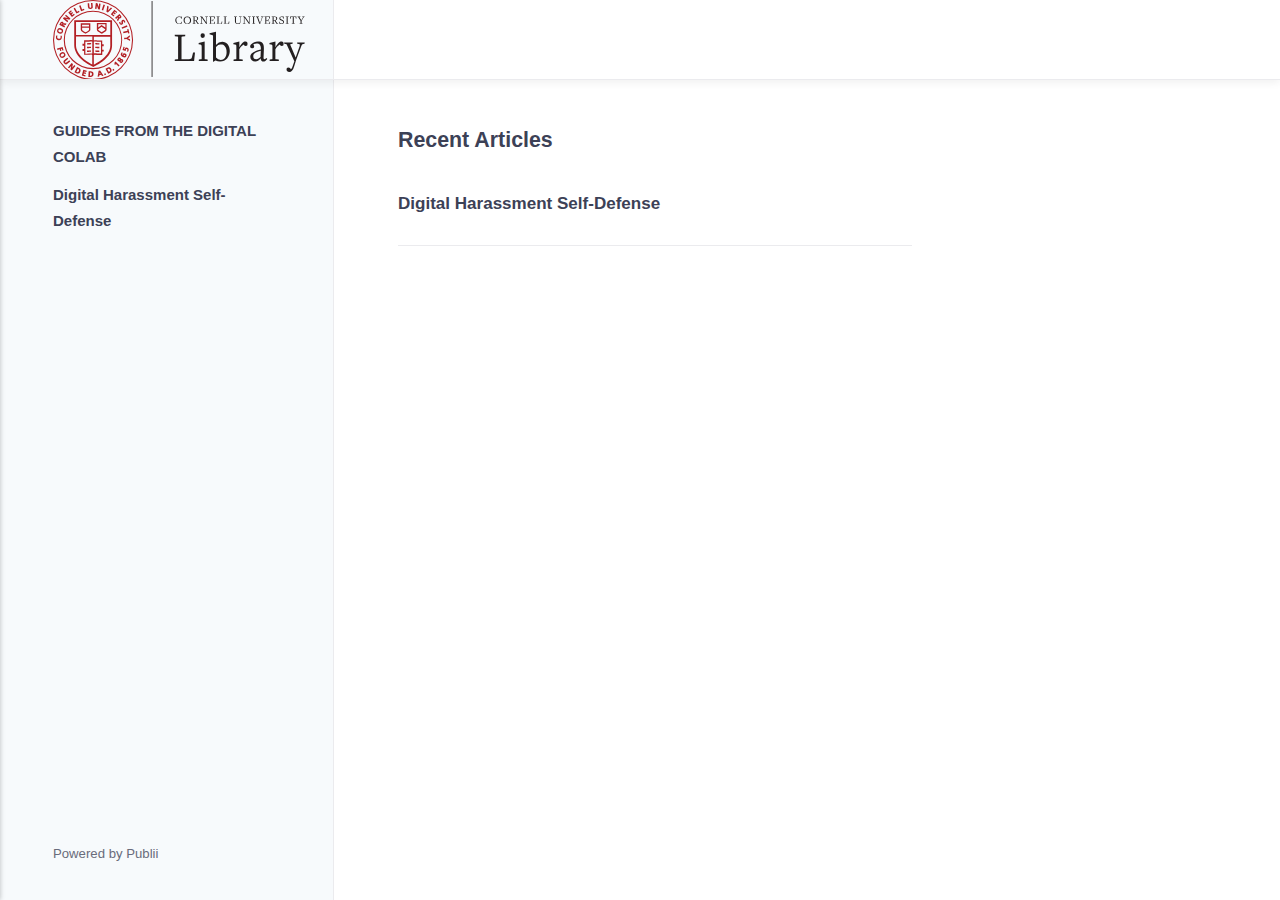
==== index.html @ 5f234466 "Updated from Publii" ====
<!DOCTYPE html><html lang="en-us"><head><meta charset="utf-8"><meta http-equiv="X-UA-Compatible" content="IE=edge"><meta name="viewport" content="width=device-width,initial-scale=1"><title>Cornell CoLab&#x27;s Guides</title><meta name="generator" content="Publii Open-Source CMS for Static Site"><link rel="canonical" href="https://cornellcolab.github.io/guides/"><link rel="alternate" type="application/atom+xml" href="https://cornellcolab.github.io/guides/feed.xml"><link rel="alternate" type="application/json" href="https://cornellcolab.github.io/guides/feed.json"><meta property="og:title" content="Cornell CoLab's Guides"><meta property="og:image" content="https://cornellcolab.github.io/guides/media/website/Library_Web_Red-2.svg"><meta property="og:site_name" content="Cornell CoLab's Guides"><meta property="og:description" content=""><meta property="og:url" content="https://cornellcolab.github.io/guides/"><meta property="og:type" content="website"><link rel="stylesheet" href="https://cornellcolab.github.io/guides/assets/css/style.css?v=acdc26c7298e7fc8504dfd0a45b9f94b"><link rel="stylesheet" href="https://cornellcolab.github.io/guides/assets/css/prism-dark.css?v=4cc85e12ca94c0614c9359a37eb69a0c"><script type="application/ld+json">{"@context":"http://schema.org","@type":"Organization","name":"Cornell CoLab's Guides","logo":"https://cornellcolab.github.io/guides/media/website/Library_Web_Red-2.svg","url":"https://cornellcolab.github.io/guides/"}</script></head><body><header class="top"><div class="top__logo"><a class="logo" href="https://cornellcolab.github.io/guides/"><img src="https://cornellcolab.github.io/guides/media/website/Library_Web_Red-2.svg" alt="Cornell CoLab&#x27;s Guides" width="220" height="69"></a></div><button class="navbar__toggle" aria-label="Menu" aria-haspopup="true" aria-expanded="false"><span class="navbar__toggle-box"><span class="navbar__toggle-inner">Menu</span></span></button></header><main class="main"><div class="main__left"><div class="main__left-inner"><div class="main__left-content"><section class="listing"><h2 class="h3">Recent Articles</h2><ul class="list"><li class="list__item list__item--thin"><h3 class="list__item-title"><a href="https://cornellcolab.github.io/guides/first-test-post/" class="invert">Digital Harassment Self-Defense</a></h3><div class="list__item-meta"></div></li></ul></section></div></div></div><div class="main__right"><div class="main__right-inner"><nav class="navbar"><ul class="navbar__menu"><li><span class="is-separator">GUIDES FROM THE DIGITAL COLAB</span></li><li><a href="https://cornellcolab.github.io/guides/first-test-post/" target="_self">Digital Harassment Self-Defense</a></li></ul></nav><div class="footer main__right-footer"><div class="footer__copy">Powered by Publii</div></div></div></div></main><footer class="footer"><div class="footer__wrap"><div class="footer__inner"><div class="footer__copy">Powered by Publii</div></div></div></footer><div class="newsletter-popup" data-show-on-scroll="800px" data-show-after-time="5000ms"><button class="btn white newsletter-popup__close">&times;</button><h3>Subscribe</h3><p>Get the latest news, updates and more delivered directly to your email inbox</p><form>...</form></div><script>window.publiiThemeMenuConfig = {    
        mobileMenuMode: 'sidebar',        
        submenuWidth: 300,        
        mobileMenuExpandableSubmenus: true,
        isHoverMenu: false,
        ariaButtonAttribute: 'aria-expanded',
   };</script><script defer="defer" src="https://cornellcolab.github.io/guides/assets/js/scripts.min.js?v=2633843d0ec7bc1192485f15a75eb96d"></script><script>var images = document.querySelectorAll('img[loading]');

        for (var i = 0; i < images.length; i++) {
            if (images[i].complete) {
                images[i].classList.add('is-loaded');
            } else {
                images[i].addEventListener('load', function () {
                    this.classList.add('is-loaded');
                }, false);
            }
        }</script><script defer="defer" src="https://cornellcolab.github.io/guides/assets/js/prism.js?v=3f40a85448916137440d70109f6ef21e"></script><script defer="defer" src="https://cornellcolab.github.io/guides/assets/js/prism-line-numbers.min.js?v=13275d3ac10d7028cf6a6f5da276f68c"></script><script defer="defer" src="https://cornellcolab.github.io/guides/assets/js/clipboard.min.js?v=ad98572d415d2f2452845a6068a913c0"></script><script defer="defer" src="https://cornellcolab.github.io/guides/assets/js/prism-copy-to-clipboard.min.js?v=57b50bd6f44169b9bab177133c984653"></script></body></html>
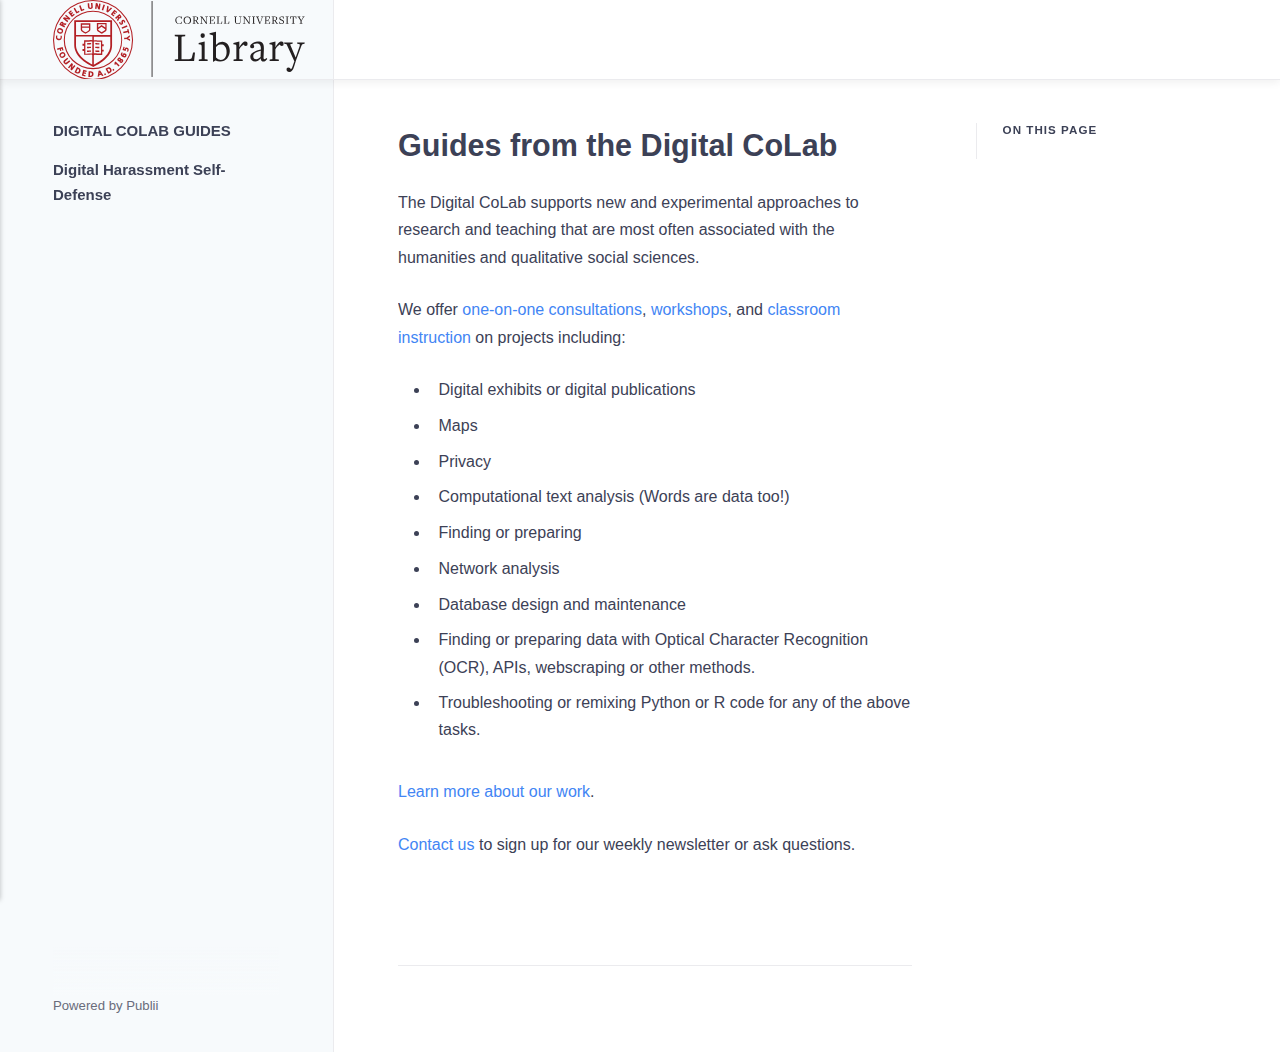
==== commit 0d602495: "Updated from Publii" ====
--- a/index.html
+++ b/index.html
@@ -1,10 +1,26 @@
-<!DOCTYPE html><html lang="en-us"><head><meta charset="utf-8"><meta http-equiv="X-UA-Compatible" content="IE=edge"><meta name="viewport" content="width=device-width,initial-scale=1"><title>Cornell CoLab&#x27;s Guides</title><meta name="generator" content="Publii Open-Source CMS for Static Site"><link rel="canonical" href="https://cornellcolab.github.io/guides/"><link rel="alternate" type="application/atom+xml" href="https://cornellcolab.github.io/guides/feed.xml"><link rel="alternate" type="application/json" href="https://cornellcolab.github.io/guides/feed.json"><meta property="og:title" content="Cornell CoLab's Guides"><meta property="og:image" content="https://cornellcolab.github.io/guides/media/website/Library_Web_Red-2.svg"><meta property="og:site_name" content="Cornell CoLab's Guides"><meta property="og:description" content=""><meta property="og:url" content="https://cornellcolab.github.io/guides/"><meta property="og:type" content="website"><link rel="stylesheet" href="https://cornellcolab.github.io/guides/assets/css/style.css?v=acdc26c7298e7fc8504dfd0a45b9f94b"><link rel="stylesheet" href="https://cornellcolab.github.io/guides/assets/css/prism-dark.css?v=4cc85e12ca94c0614c9359a37eb69a0c"><script type="application/ld+json">{"@context":"http://schema.org","@type":"Organization","name":"Cornell CoLab's Guides","logo":"https://cornellcolab.github.io/guides/media/website/Library_Web_Red-2.svg","url":"https://cornellcolab.github.io/guides/"}</script></head><body><header class="top"><div class="top__logo"><a class="logo" href="https://cornellcolab.github.io/guides/"><img src="https://cornellcolab.github.io/guides/media/website/Library_Web_Red-2.svg" alt="Cornell CoLab&#x27;s Guides" width="220" height="69"></a></div><button class="navbar__toggle" aria-label="Menu" aria-haspopup="true" aria-expanded="false"><span class="navbar__toggle-box"><span class="navbar__toggle-inner">Menu</span></span></button></header><main class="main"><div class="main__left"><div class="main__left-inner"><div class="main__left-content"><section class="listing"><h2 class="h3">Recent Articles</h2><ul class="list"><li class="list__item list__item--thin"><h3 class="list__item-title"><a href="https://cornellcolab.github.io/guides/first-test-post/" class="invert">Digital Harassment Self-Defense</a></h3><div class="list__item-meta"></div></li></ul></section></div></div></div><div class="main__right"><div class="main__right-inner"><nav class="navbar"><ul class="navbar__menu"><li><span class="is-separator">GUIDES FROM THE DIGITAL COLAB</span></li><li><a href="https://cornellcolab.github.io/guides/first-test-post/" target="_self">Digital Harassment Self-Defense</a></li></ul></nav><div class="footer main__right-footer"><div class="footer__copy">Powered by Publii</div></div></div></div></main><footer class="footer"><div class="footer__wrap"><div class="footer__inner"><div class="footer__copy">Powered by Publii</div></div></div></footer><div class="newsletter-popup" data-show-on-scroll="800px" data-show-after-time="5000ms"><button class="btn white newsletter-popup__close">&times;</button><h3>Subscribe</h3><p>Get the latest news, updates and more delivered directly to your email inbox</p><form>...</form></div><script>window.publiiThemeMenuConfig = {    
+<!DOCTYPE html><html lang="en-us"><head><meta charset="utf-8"><meta http-equiv="X-UA-Compatible" content="IE=edge"><meta name="viewport" content="width=device-width,initial-scale=1"><title>Cornell CoLab&#x27;s Guides</title><meta name="generator" content="Publii Open-Source CMS for Static Site"><link rel="canonical" href="https://cornellcolab.github.io/guides/"><link rel="alternate" type="application/atom+xml" href="https://cornellcolab.github.io/guides/feed.xml"><link rel="alternate" type="application/json" href="https://cornellcolab.github.io/guides/feed.json"><meta property="og:title" content="Cornell CoLab's Guides"><meta property="og:image" content="https://cornellcolab.github.io/guides/media/website/Library_Web_Red-2.svg"><meta property="og:site_name" content="Cornell CoLab's Guides"><meta property="og:description" content=""><meta property="og:url" content="https://cornellcolab.github.io/guides/"><meta property="og:type" content="website"><link rel="stylesheet" href="https://cornellcolab.github.io/guides/assets/css/style.css?v=acdc26c7298e7fc8504dfd0a45b9f94b"><link rel="stylesheet" href="https://cornellcolab.github.io/guides/assets/css/prism-dark.css?v=4cc85e12ca94c0614c9359a37eb69a0c"><script type="application/ld+json">{"@context":"http://schema.org","@type":"Organization","name":"Cornell CoLab's Guides","logo":"https://cornellcolab.github.io/guides/media/website/Library_Web_Red-2.svg","url":"https://cornellcolab.github.io/guides/"}</script></head><body><header class="top"><div class="top__logo"><a class="logo" href="https://cornellcolab.github.io/guides/"><img src="https://cornellcolab.github.io/guides/media/website/Library_Web_Red-2.svg" alt="Cornell CoLab&#x27;s Guides" width="220" height="69"></a></div><button class="navbar__toggle" aria-label="Menu" aria-haspopup="true" aria-expanded="false"><span class="navbar__toggle-box"><span class="navbar__toggle-inner">Menu</span></span></button></header><main class="main"><div class="main__left"><div class="main__left-inner"><div class="main__left-content"><article class="post post--on-frontpage"><header><h1 class="post__title">Guides from the Digital CoLab</h1></header><div class="post__entry"><p>The Digital CoLab supports new and experimental approaches to research and teaching that are most often associated with the humanities and qualitative social sciences.</p><p>We offer <a href="https://digitalscholarship.library.cornell.edu/contact">one-on-one consultations</a>, <a href="https://digitalscholarship.library.cornell.edu/education">workshops</a>, and <a href="https://digitalscholarship.library.cornell.edu/contact">classroom instruction</a> on projects including:</p><ul><li>Digital exhibits or digital publications</li><li>Maps</li><li>Privacy</li><li>Computational text analysis (Words are data too!)</li><li>Finding or preparing</li><li>Network analysis</li><li>Database design and maintenance</li><li>Finding or preparing data with Optical Character Recognition (OCR), APIs, webscraping or other methods.</li><li>Troubleshooting or remixing Python or R code for any of the above tasks. </li></ul><p><a href="https://digitalscholarship.library.cornell.edu/about">Learn more about our work</a>.</p><p><a href="http://digitalscholarship.library.cornell.edu/contact">Contact us</a> to sign up for our weekly newsletter or ask questions.</p></div><footer><div class="post__footer-top"><div class="post__share"><button class="post__share-button js-post__share-button" aria-label="Share"><svg><use xlink:href="https://cornellcolab.github.io/guides/assets/svg/svg-map.svg#share"></use></svg></button><div class="post__share-popup js-post__share-popup"></div></div></div><div class="post__footer-bottom"></div></footer></article></div><aside class="main__left-aside"><div class="main__left-aside__inner"><h3>On this page</h3><nav class="aside-toc" id="aside-toc"></nav></div></aside></div></div><div class="main__right"><div class="main__right-inner"><nav class="navbar"><ul class="navbar__menu"><li><span class="is-separator">DIGITAL COLAB GUIDES</span></li><li><a href="https://cornellcolab.github.io/guides/harassment/" target="_self">Digital Harassment Self-Defense</a></li></ul></nav><div class="footer main__right-footer"><div class="footer__copy">Powered by Publii</div></div></div></div></main><footer class="footer"><div class="footer__wrap"><div class="footer__inner"><div class="footer__copy">Powered by Publii</div></div></div></footer><div class="newsletter-popup" data-show-on-scroll="800px" data-show-after-time="5000ms"><button class="btn white newsletter-popup__close">&times;</button><h3>Subscribe</h3><p>Get the latest news, updates and more delivered directly to your email inbox</p><form>...</form></div><script>window.publiiThemeMenuConfig = {    
         mobileMenuMode: 'sidebar',        
         submenuWidth: 300,        
         mobileMenuExpandableSubmenus: true,
         isHoverMenu: false,
         ariaButtonAttribute: 'aria-expanded',
-   };</script><script defer="defer" src="https://cornellcolab.github.io/guides/assets/js/scripts.min.js?v=2633843d0ec7bc1192485f15a75eb96d"></script><script>var images = document.querySelectorAll('img[loading]');
+   };</script><script src="https://cornellcolab.github.io/guides/assets/js/html-contents.min.js?v=169077c370ab8ca62b029845f80f7fd5" defer="defer"></script><script>document.addEventListener("DOMContentLoaded", function(event) {
+                  htmlContents('#aside-toc', {
+                     area: '.post__entry',
+                     top: 2,
+                     bottom: 3,
+                     listType: 'o',
+                     filter: function(arr) {
+                        return !arr.matches('.noOutline')
+                     },
+                     addIds: true,
+                     addLinks: true
+                  });
+
+                  setTimeout(function() {
+                     handleActiveClass('#aside-toc');
+                  }, 0);
+            })</script><script defer="defer" src="https://cornellcolab.github.io/guides/assets/js/scripts.min.js?v=2633843d0ec7bc1192485f15a75eb96d"></script><script>var images = document.querySelectorAll('img[loading]');
 
         for (var i = 0; i < images.length; i++) {
             if (images[i].complete) {
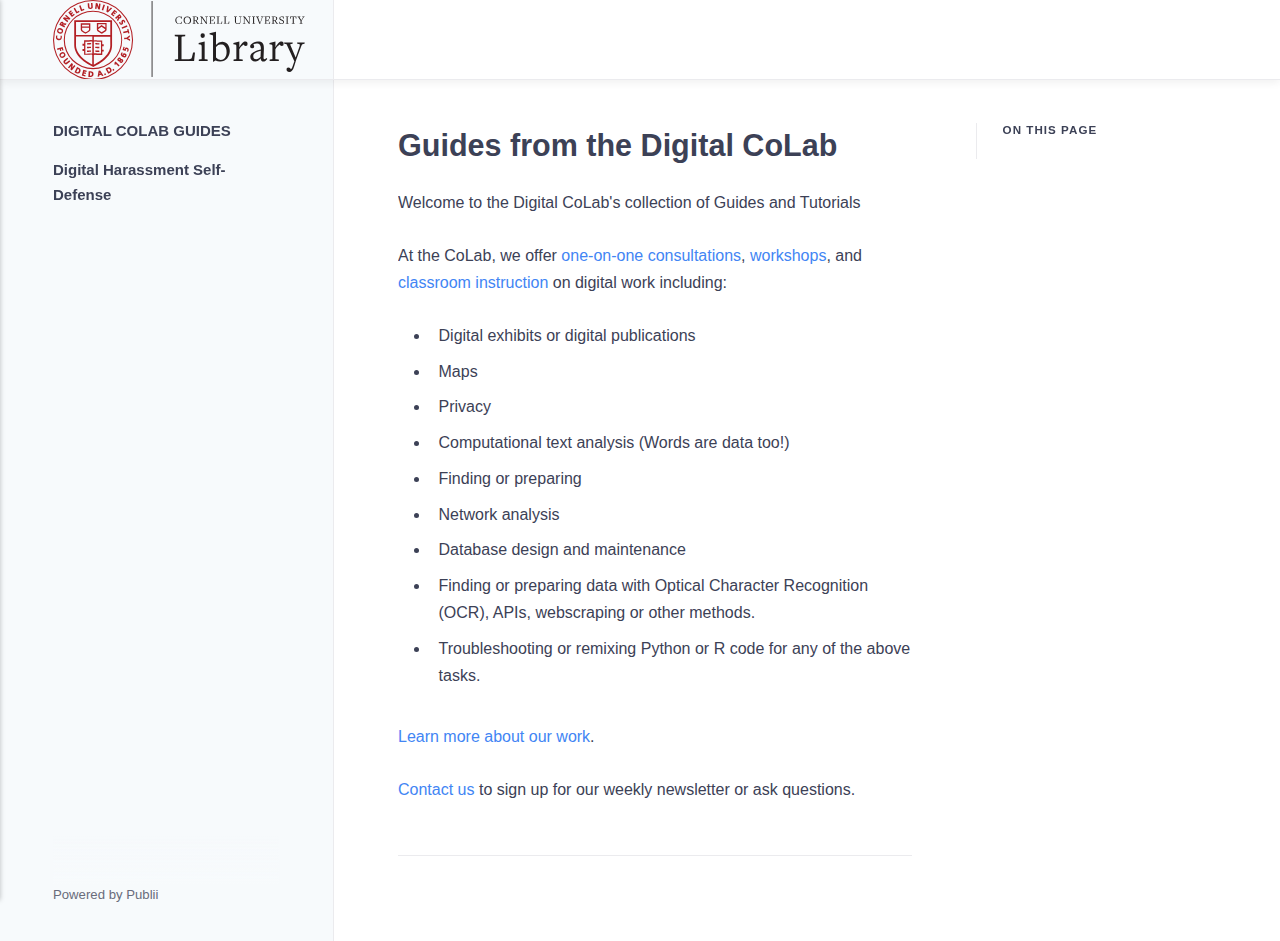
==== commit bd952995: "Updated from Publii" ====
--- a/index.html
+++ b/index.html
@@ -1,4 +1,4 @@
-<!DOCTYPE html><html lang="en-us"><head><meta charset="utf-8"><meta http-equiv="X-UA-Compatible" content="IE=edge"><meta name="viewport" content="width=device-width,initial-scale=1"><title>Cornell CoLab&#x27;s Guides</title><meta name="generator" content="Publii Open-Source CMS for Static Site"><link rel="canonical" href="https://cornellcolab.github.io/guides/"><link rel="alternate" type="application/atom+xml" href="https://cornellcolab.github.io/guides/feed.xml"><link rel="alternate" type="application/json" href="https://cornellcolab.github.io/guides/feed.json"><meta property="og:title" content="Cornell CoLab's Guides"><meta property="og:image" content="https://cornellcolab.github.io/guides/media/website/Library_Web_Red-2.svg"><meta property="og:site_name" content="Cornell CoLab's Guides"><meta property="og:description" content=""><meta property="og:url" content="https://cornellcolab.github.io/guides/"><meta property="og:type" content="website"><link rel="stylesheet" href="https://cornellcolab.github.io/guides/assets/css/style.css?v=acdc26c7298e7fc8504dfd0a45b9f94b"><link rel="stylesheet" href="https://cornellcolab.github.io/guides/assets/css/prism-dark.css?v=4cc85e12ca94c0614c9359a37eb69a0c"><script type="application/ld+json">{"@context":"http://schema.org","@type":"Organization","name":"Cornell CoLab's Guides","logo":"https://cornellcolab.github.io/guides/media/website/Library_Web_Red-2.svg","url":"https://cornellcolab.github.io/guides/"}</script></head><body><header class="top"><div class="top__logo"><a class="logo" href="https://cornellcolab.github.io/guides/"><img src="https://cornellcolab.github.io/guides/media/website/Library_Web_Red-2.svg" alt="Cornell CoLab&#x27;s Guides" width="220" height="69"></a></div><button class="navbar__toggle" aria-label="Menu" aria-haspopup="true" aria-expanded="false"><span class="navbar__toggle-box"><span class="navbar__toggle-inner">Menu</span></span></button></header><main class="main"><div class="main__left"><div class="main__left-inner"><div class="main__left-content"><article class="post post--on-frontpage"><header><h1 class="post__title">Guides from the Digital CoLab</h1></header><div class="post__entry"><p>The Digital CoLab supports new and experimental approaches to research and teaching that are most often associated with the humanities and qualitative social sciences.</p><p>We offer <a href="https://digitalscholarship.library.cornell.edu/contact">one-on-one consultations</a>, <a href="https://digitalscholarship.library.cornell.edu/education">workshops</a>, and <a href="https://digitalscholarship.library.cornell.edu/contact">classroom instruction</a> on projects including:</p><ul><li>Digital exhibits or digital publications</li><li>Maps</li><li>Privacy</li><li>Computational text analysis (Words are data too!)</li><li>Finding or preparing</li><li>Network analysis</li><li>Database design and maintenance</li><li>Finding or preparing data with Optical Character Recognition (OCR), APIs, webscraping or other methods.</li><li>Troubleshooting or remixing Python or R code for any of the above tasks. </li></ul><p><a href="https://digitalscholarship.library.cornell.edu/about">Learn more about our work</a>.</p><p><a href="http://digitalscholarship.library.cornell.edu/contact">Contact us</a> to sign up for our weekly newsletter or ask questions.</p></div><footer><div class="post__footer-top"><div class="post__share"><button class="post__share-button js-post__share-button" aria-label="Share"><svg><use xlink:href="https://cornellcolab.github.io/guides/assets/svg/svg-map.svg#share"></use></svg></button><div class="post__share-popup js-post__share-popup"></div></div></div><div class="post__footer-bottom"></div></footer></article></div><aside class="main__left-aside"><div class="main__left-aside__inner"><h3>On this page</h3><nav class="aside-toc" id="aside-toc"></nav></div></aside></div></div><div class="main__right"><div class="main__right-inner"><nav class="navbar"><ul class="navbar__menu"><li><span class="is-separator">DIGITAL COLAB GUIDES</span></li><li><a href="https://cornellcolab.github.io/guides/harassment/" target="_self">Digital Harassment Self-Defense</a></li></ul></nav><div class="footer main__right-footer"><div class="footer__copy">Powered by Publii</div></div></div></div></main><footer class="footer"><div class="footer__wrap"><div class="footer__inner"><div class="footer__copy">Powered by Publii</div></div></div></footer><div class="newsletter-popup" data-show-on-scroll="800px" data-show-after-time="5000ms"><button class="btn white newsletter-popup__close">&times;</button><h3>Subscribe</h3><p>Get the latest news, updates and more delivered directly to your email inbox</p><form>...</form></div><script>window.publiiThemeMenuConfig = {    
+<!DOCTYPE html><html lang="en-us"><head><meta charset="utf-8"><meta http-equiv="X-UA-Compatible" content="IE=edge"><meta name="viewport" content="width=device-width,initial-scale=1"><title>Cornell CoLab&#x27;s Guides</title><meta name="generator" content="Publii Open-Source CMS for Static Site"><link rel="canonical" href="https://cornellcolab.github.io/guides/"><link rel="alternate" type="application/atom+xml" href="https://cornellcolab.github.io/guides/feed.xml"><link rel="alternate" type="application/json" href="https://cornellcolab.github.io/guides/feed.json"><meta property="og:title" content="Cornell CoLab's Guides"><meta property="og:image" content="https://cornellcolab.github.io/guides/media/website/Library_Web_Red-2.svg"><meta property="og:site_name" content="Cornell CoLab's Guides"><meta property="og:description" content=""><meta property="og:url" content="https://cornellcolab.github.io/guides/"><meta property="og:type" content="website"><link rel="stylesheet" href="https://cornellcolab.github.io/guides/assets/css/style.css?v=acdc26c7298e7fc8504dfd0a45b9f94b"><link rel="stylesheet" href="https://cornellcolab.github.io/guides/assets/css/prism-dark.css?v=4cc85e12ca94c0614c9359a37eb69a0c"><script type="application/ld+json">{"@context":"http://schema.org","@type":"Organization","name":"Cornell CoLab's Guides","logo":"https://cornellcolab.github.io/guides/media/website/Library_Web_Red-2.svg","url":"https://cornellcolab.github.io/guides/"}</script></head><body><header class="top"><div class="top__logo"><a class="logo" href="https://cornellcolab.github.io/guides/"><img src="https://cornellcolab.github.io/guides/media/website/Library_Web_Red-2.svg" alt="Cornell CoLab&#x27;s Guides" width="220" height="69"></a></div><button class="navbar__toggle" aria-label="Menu" aria-haspopup="true" aria-expanded="false"><span class="navbar__toggle-box"><span class="navbar__toggle-inner">Menu</span></span></button></header><main class="main"><div class="main__left"><div class="main__left-inner"><div class="main__left-content"><article class="post post--on-frontpage"><header><h1 class="post__title">Guides from the Digital CoLab</h1></header><div class="post__entry"><p>Welcome to the Digital CoLab's collection of Guides and Tutorials</p><p>At the CoLab, we offer <a href="https://digitalscholarship.library.cornell.edu/contact">one-on-one consultations</a>, <a href="https://digitalscholarship.library.cornell.edu/education">workshops</a>, and <a href="https://digitalscholarship.library.cornell.edu/contact">classroom instruction</a> on digital work including:</p><ul><li>Digital exhibits or digital publications</li><li>Maps</li><li>Privacy</li><li>Computational text analysis (Words are data too!)</li><li>Finding or preparing</li><li>Network analysis</li><li>Database design and maintenance</li><li>Finding or preparing data with Optical Character Recognition (OCR), APIs, webscraping or other methods.</li><li>Troubleshooting or remixing Python or R code for any of the above tasks. </li></ul><p><a href="https://digitalscholarship.library.cornell.edu/about">Learn more about our work</a>.</p><p><a href="http://digitalscholarship.library.cornell.edu/contact">Contact us</a> to sign up for our weekly newsletter or ask questions.</p></div><footer><div class="post__footer-bottom"></div></footer></article></div><aside class="main__left-aside"><div class="main__left-aside__inner"><h3>On this page</h3><nav class="aside-toc" id="aside-toc"></nav></div></aside></div></div><div class="main__right"><div class="main__right-inner"><nav class="navbar"><ul class="navbar__menu"><li><span class="is-separator">DIGITAL COLAB GUIDES</span></li><li><a href="https://cornellcolab.github.io/guides/harassment/" target="_self">Digital Harassment Self-Defense</a></li></ul></nav><div class="footer main__right-footer"><div class="footer__copy">Powered by Publii</div></div></div></div></main><footer class="footer"><div class="footer__wrap"><div class="footer__inner"><div class="footer__copy">Powered by Publii</div></div></div></footer><div class="newsletter-popup" data-show-on-scroll="800px" data-show-after-time="5000ms"><button class="btn white newsletter-popup__close">&times;</button><h3>Subscribe</h3><p>Get the latest news, updates and more delivered directly to your email inbox</p><form>...</form></div><script>window.publiiThemeMenuConfig = {    
         mobileMenuMode: 'sidebar',        
         submenuWidth: 300,        
         mobileMenuExpandableSubmenus: true,
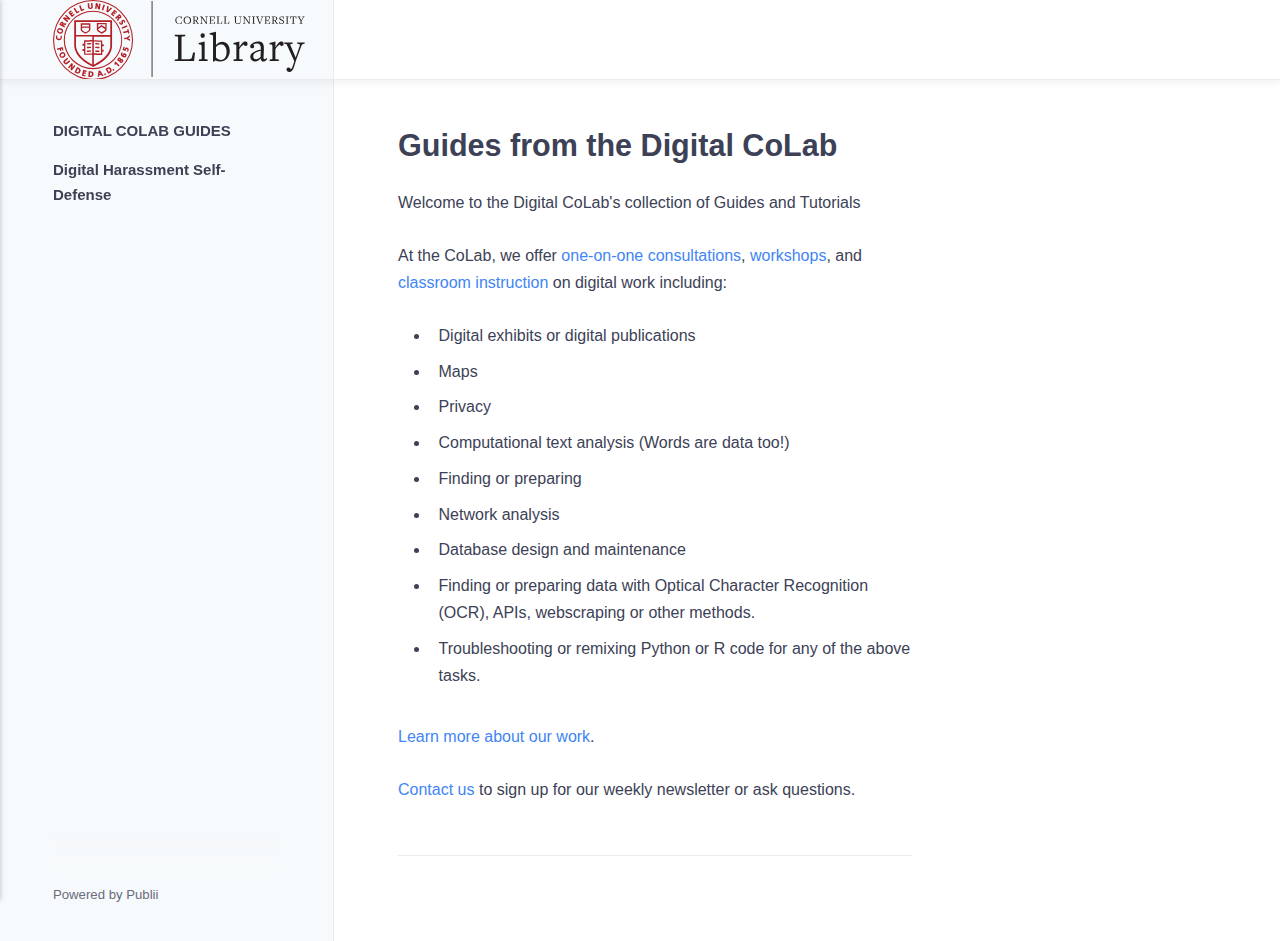
==== commit 54a657ec: "Updated from Publii" ====
--- a/index.html
+++ b/index.html
@@ -1,26 +1,10 @@
-<!DOCTYPE html><html lang="en-us"><head><meta charset="utf-8"><meta http-equiv="X-UA-Compatible" content="IE=edge"><meta name="viewport" content="width=device-width,initial-scale=1"><title>Cornell CoLab&#x27;s Guides</title><meta name="generator" content="Publii Open-Source CMS for Static Site"><link rel="canonical" href="https://cornellcolab.github.io/guides/"><link rel="alternate" type="application/atom+xml" href="https://cornellcolab.github.io/guides/feed.xml"><link rel="alternate" type="application/json" href="https://cornellcolab.github.io/guides/feed.json"><meta property="og:title" content="Cornell CoLab's Guides"><meta property="og:image" content="https://cornellcolab.github.io/guides/media/website/Library_Web_Red-2.svg"><meta property="og:site_name" content="Cornell CoLab's Guides"><meta property="og:description" content=""><meta property="og:url" content="https://cornellcolab.github.io/guides/"><meta property="og:type" content="website"><link rel="stylesheet" href="https://cornellcolab.github.io/guides/assets/css/style.css?v=acdc26c7298e7fc8504dfd0a45b9f94b"><link rel="stylesheet" href="https://cornellcolab.github.io/guides/assets/css/prism-dark.css?v=4cc85e12ca94c0614c9359a37eb69a0c"><script type="application/ld+json">{"@context":"http://schema.org","@type":"Organization","name":"Cornell CoLab's Guides","logo":"https://cornellcolab.github.io/guides/media/website/Library_Web_Red-2.svg","url":"https://cornellcolab.github.io/guides/"}</script></head><body><header class="top"><div class="top__logo"><a class="logo" href="https://cornellcolab.github.io/guides/"><img src="https://cornellcolab.github.io/guides/media/website/Library_Web_Red-2.svg" alt="Cornell CoLab&#x27;s Guides" width="220" height="69"></a></div><button class="navbar__toggle" aria-label="Menu" aria-haspopup="true" aria-expanded="false"><span class="navbar__toggle-box"><span class="navbar__toggle-inner">Menu</span></span></button></header><main class="main"><div class="main__left"><div class="main__left-inner"><div class="main__left-content"><article class="post post--on-frontpage"><header><h1 class="post__title">Guides from the Digital CoLab</h1></header><div class="post__entry"><p>Welcome to the Digital CoLab's collection of Guides and Tutorials</p><p>At the CoLab, we offer <a href="https://digitalscholarship.library.cornell.edu/contact">one-on-one consultations</a>, <a href="https://digitalscholarship.library.cornell.edu/education">workshops</a>, and <a href="https://digitalscholarship.library.cornell.edu/contact">classroom instruction</a> on digital work including:</p><ul><li>Digital exhibits or digital publications</li><li>Maps</li><li>Privacy</li><li>Computational text analysis (Words are data too!)</li><li>Finding or preparing</li><li>Network analysis</li><li>Database design and maintenance</li><li>Finding or preparing data with Optical Character Recognition (OCR), APIs, webscraping or other methods.</li><li>Troubleshooting or remixing Python or R code for any of the above tasks. </li></ul><p><a href="https://digitalscholarship.library.cornell.edu/about">Learn more about our work</a>.</p><p><a href="http://digitalscholarship.library.cornell.edu/contact">Contact us</a> to sign up for our weekly newsletter or ask questions.</p></div><footer><div class="post__footer-bottom"></div></footer></article></div><aside class="main__left-aside"><div class="main__left-aside__inner"><h3>On this page</h3><nav class="aside-toc" id="aside-toc"></nav></div></aside></div></div><div class="main__right"><div class="main__right-inner"><nav class="navbar"><ul class="navbar__menu"><li><span class="is-separator">DIGITAL COLAB GUIDES</span></li><li><a href="https://cornellcolab.github.io/guides/harassment/" target="_self">Digital Harassment Self-Defense</a></li></ul></nav><div class="footer main__right-footer"><div class="footer__copy">Powered by Publii</div></div></div></div></main><footer class="footer"><div class="footer__wrap"><div class="footer__inner"><div class="footer__copy">Powered by Publii</div></div></div></footer><div class="newsletter-popup" data-show-on-scroll="800px" data-show-after-time="5000ms"><button class="btn white newsletter-popup__close">&times;</button><h3>Subscribe</h3><p>Get the latest news, updates and more delivered directly to your email inbox</p><form>...</form></div><script>window.publiiThemeMenuConfig = {    
+<!DOCTYPE html><html lang="en-us"><head><meta charset="utf-8"><meta http-equiv="X-UA-Compatible" content="IE=edge"><meta name="viewport" content="width=device-width,initial-scale=1"><title>Cornell CoLab&#x27;s Guides</title><meta name="generator" content="Publii Open-Source CMS for Static Site"><link rel="canonical" href="https://cornellcolab.github.io/guides/"><link rel="alternate" type="application/atom+xml" href="https://cornellcolab.github.io/guides/feed.xml"><link rel="alternate" type="application/json" href="https://cornellcolab.github.io/guides/feed.json"><meta property="og:title" content="Cornell CoLab's Guides"><meta property="og:image" content="https://cornellcolab.github.io/guides/media/website/Library_Web_Red-2.svg"><meta property="og:site_name" content="Cornell CoLab's Guides"><meta property="og:description" content=""><meta property="og:url" content="https://cornellcolab.github.io/guides/"><meta property="og:type" content="website"><link rel="stylesheet" href="https://cornellcolab.github.io/guides/assets/css/style.css?v=acdc26c7298e7fc8504dfd0a45b9f94b"><link rel="stylesheet" href="https://cornellcolab.github.io/guides/assets/css/prism-dark.css?v=4cc85e12ca94c0614c9359a37eb69a0c"><script type="application/ld+json">{"@context":"http://schema.org","@type":"Organization","name":"Cornell CoLab's Guides","logo":"https://cornellcolab.github.io/guides/media/website/Library_Web_Red-2.svg","url":"https://cornellcolab.github.io/guides/"}</script></head><body><header class="top"><div class="top__logo"><a class="logo" href="https://cornellcolab.github.io/guides/"><img src="https://cornellcolab.github.io/guides/media/website/Library_Web_Red-2.svg" alt="Cornell CoLab&#x27;s Guides" width="220" height="69"></a></div><button class="navbar__toggle" aria-label="Menu" aria-haspopup="true" aria-expanded="false"><span class="navbar__toggle-box"><span class="navbar__toggle-inner">Menu</span></span></button></header><main class="main"><div class="main__left"><div class="main__left-inner"><div class="main__left-content"><article class="post post--on-frontpage"><header><h1 class="post__title">Guides from the Digital CoLab</h1></header><div class="post__entry"><p>Welcome to the Digital CoLab's collection of Guides and Tutorials</p><p>At the CoLab, we offer <a href="https://digitalscholarship.library.cornell.edu/contact">one-on-one consultations</a>, <a href="https://digitalscholarship.library.cornell.edu/education">workshops</a>, and <a href="https://digitalscholarship.library.cornell.edu/contact">classroom instruction</a> on digital work including:</p><ul><li>Digital exhibits or digital publications</li><li>Maps</li><li>Privacy</li><li>Computational text analysis (Words are data too!)</li><li>Finding or preparing</li><li>Network analysis</li><li>Database design and maintenance</li><li>Finding or preparing data with Optical Character Recognition (OCR), APIs, webscraping or other methods.</li><li>Troubleshooting or remixing Python or R code for any of the above tasks. </li></ul><p><a href="https://digitalscholarship.library.cornell.edu/about">Learn more about our work</a>.</p><p><a href="http://digitalscholarship.library.cornell.edu/contact">Contact us</a> to sign up for our weekly newsletter or ask questions.</p></div><footer><div class="post__footer-bottom"></div></footer></article></div></div></div><div class="main__right"><div class="main__right-inner"><nav class="navbar"><ul class="navbar__menu"><li><span class="is-separator">DIGITAL COLAB GUIDES</span></li><li><a href="https://cornellcolab.github.io/guides/harassment/" target="_self">Digital Harassment Self-Defense</a></li></ul></nav><div class="footer main__right-footer"><div class="footer__copy">Powered by Publii</div></div></div></div></main><footer class="footer"><div class="footer__wrap"><div class="footer__inner"><div class="footer__copy">Powered by Publii</div></div></div></footer><script>window.publiiThemeMenuConfig = {    
         mobileMenuMode: 'sidebar',        
         submenuWidth: 300,        
         mobileMenuExpandableSubmenus: true,
         isHoverMenu: false,
         ariaButtonAttribute: 'aria-expanded',
-   };</script><script src="https://cornellcolab.github.io/guides/assets/js/html-contents.min.js?v=169077c370ab8ca62b029845f80f7fd5" defer="defer"></script><script>document.addEventListener("DOMContentLoaded", function(event) {
-                  htmlContents('#aside-toc', {
-                     area: '.post__entry',
-                     top: 2,
-                     bottom: 3,
-                     listType: 'o',
-                     filter: function(arr) {
-                        return !arr.matches('.noOutline')
-                     },
-                     addIds: true,
-                     addLinks: true
-                  });
-
-                  setTimeout(function() {
-                     handleActiveClass('#aside-toc');
-                  }, 0);
-            })</script><script defer="defer" src="https://cornellcolab.github.io/guides/assets/js/scripts.min.js?v=2633843d0ec7bc1192485f15a75eb96d"></script><script>var images = document.querySelectorAll('img[loading]');
+   };</script><script defer="defer" src="https://cornellcolab.github.io/guides/assets/js/scripts.min.js?v=2633843d0ec7bc1192485f15a75eb96d"></script><script>var images = document.querySelectorAll('img[loading]');
 
         for (var i = 0; i < images.length; i++) {
             if (images[i].complete) {
